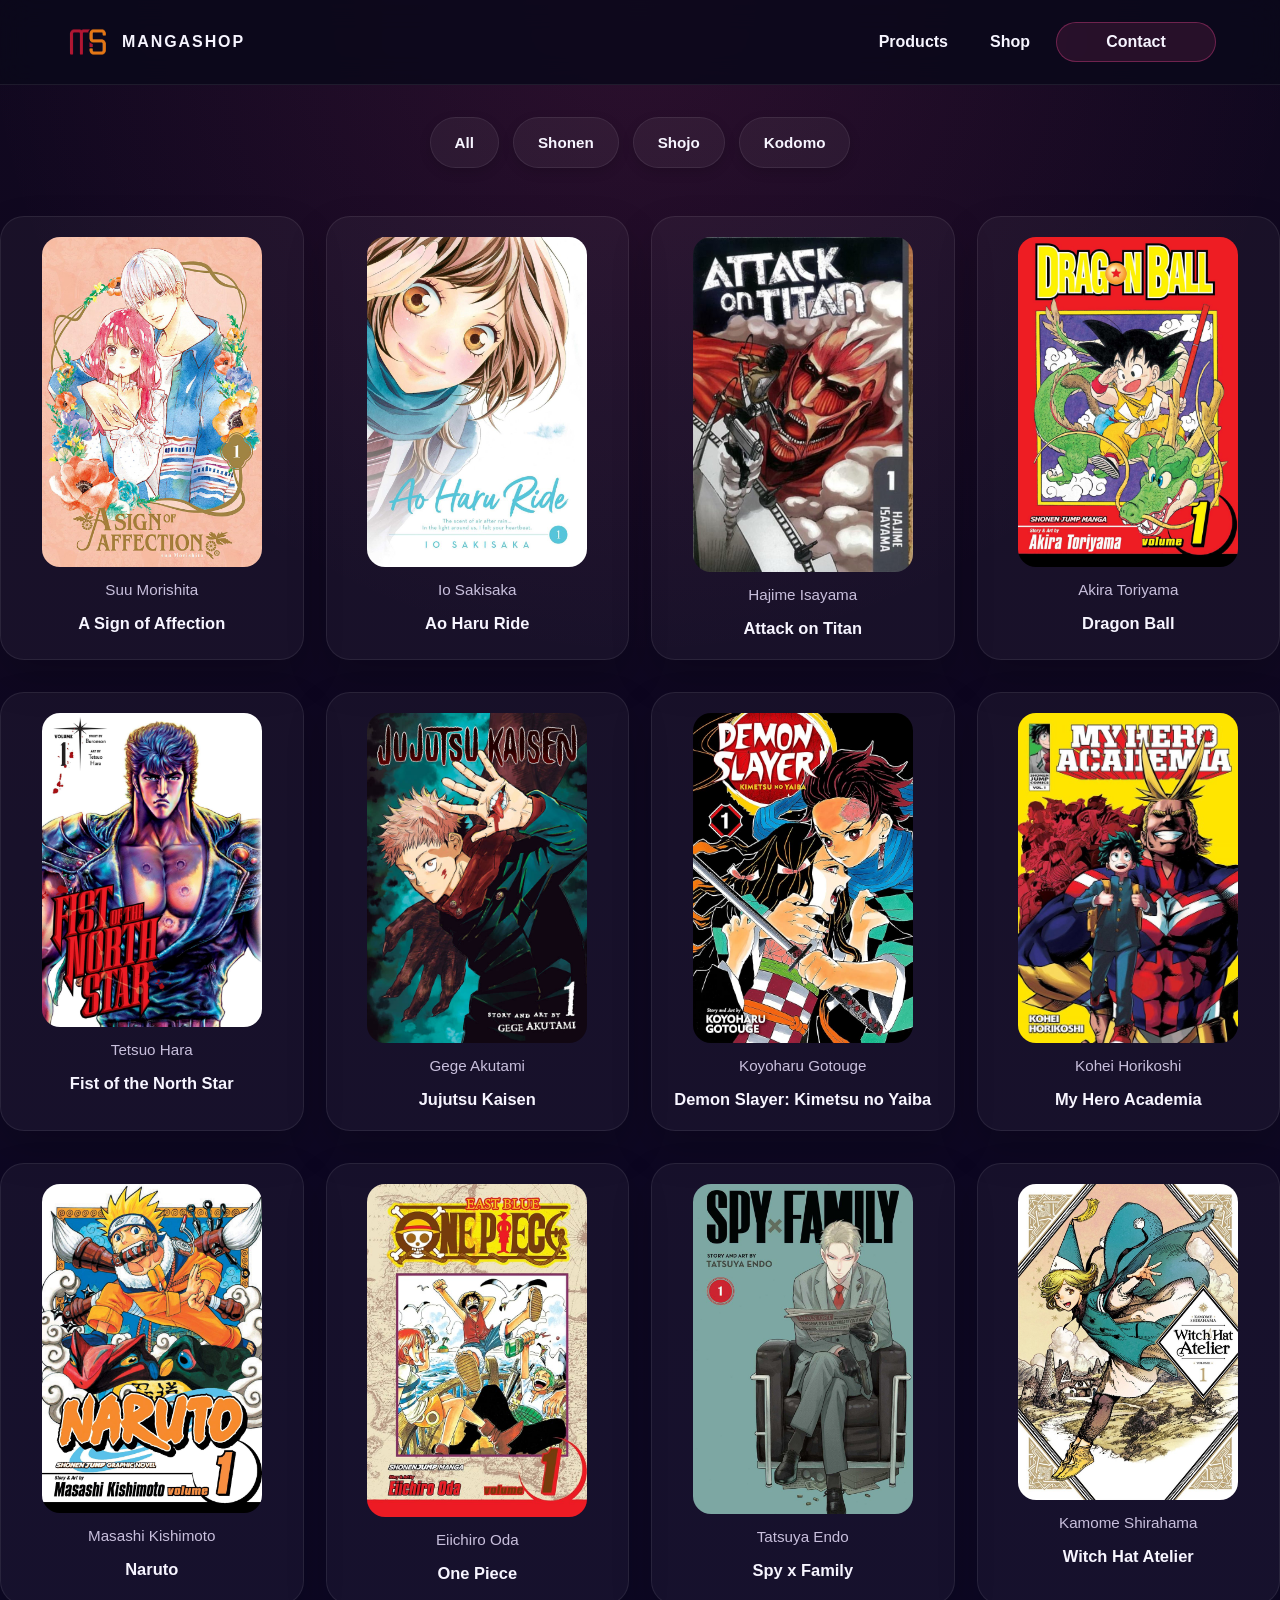
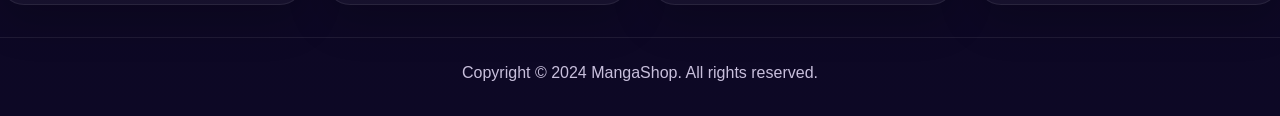
==== landingspagina/productenpagina/producten.html @ 7499fa24 "M3-BO Fourth Commit" ====
<!DOCTYPE html>
<html lang="en">

<head>
    <meta charset="UTF-8">
    <meta name="viewport" content="width=device-width, initial-scale=1.0">
    <title>MangaShop Products</title>
    <link rel="stylesheet" href="style.css">
    <script src="script.js" defer></script>
</head>

<body>

    <header>
        <div class="header-inner">
            <a class="brand" href="https://40747.hosts2.ma-cloud.nl/landingspagina/index.html">
                <img class="logo" src="img/logo.jpg" alt="MangaShop Logo">
                <span>MangaShop</span>
            </a>
            <nav class="main-nav">
                <a href="https://40747.hosts2.ma-cloud.nl/landingspagina/productenpagina/producten.html">Products</a>
                <a href="https://www.bol.com/nl/nl/l/manga/40615/?bltgh=0fac4a4b-5f70-40a9-822b-a4e626588866.ProductList_Top_quickCategories.40615.CategoryLink">Shop</a>
                <a class="btn btn-secondary" href="mailto:40747@ma-web.nl">Contact</a>
            </nav>
        </div>
    </header>

    <div class="filters">
        <button class="filter-btn" onclick="filterProducten('all', this)">All</button>
        <button class="filter-btn" onclick="filterProducten('shonen', this)">Shonen</button>
        <button class="filter-btn" onclick="filterProducten('shojo', this)">Shojo</button>
        <button class="filter-btn" onclick="filterProducten('kodomo', this)">Kodomo</button>
    </div>

    <section id="filtered-container" class="filtered-results" hidden>
        <h2 class="header">Filtered Results</h2>
        <ul id="filtered-products" class="products"></ul>
    </section>

    <section class="producten">
        <ul class="products">

            <li class="product shojo">
                <img class="product-img" src="img/asoaf.jpg" alt="asoaf"
                    onclick="window.location.href='https://www.bol.com/nl/nl/p/a-sign-of-affection-1/9300000006548693/?referrer=socialshare_pdp_www'">
                <div>Suu Morishita</div>
                <h4>A Sign of Affection</h4>
            </li>

            <li class="product shojo">
                <img class="product-img" src="img/ahr.jpg" alt="ahr"
                    onclick="window.location.href='https://www.bol.com/nl/nl/p/ao-haru-ride-vol-1/9200000092440856/?referrer=socialshare_pdp_www'">
                <div>Io Sakisaka</div>
                <h4>Ao Haru Ride</h4>
            </li>

            <li class="product shonen">
                <img class="product-img" src="img/aot.jpg" alt="aot"
                    onclick="window.location.href='https://www.bol.com/nl/nl/p/attack-on-titan-1/1001004011836911/?referrer=socialshare_pdp_www'">
                <div>Hajime Isayama</div>
                <h4>Attack on Titan</h4>
            </li>

            <li class="product kodomo">
                <img class="product-img" src="img/db.jpg" alt="db"
                    onclick="window.location.href='https://www.bol.com/nl/nl/p/dragon-ball-vol-1/1001004001897710/?referrer=socialshare_pdp_www'">
                <div>Akira Toriyama</div>
                <h4>Dragon Ball</h4>
            </li>
        </ul>

        <ul class="products">
            <li class="product shonen">
                <img class="product-img" src="img/fotns.jpg" alt="fotns"
                    onclick="window.location.href='https://www.bol.com/nl/nl/p/fist-of-the-north-star-fist-of-the-north-star-vol-1/9300000015161008/?referrer=socialshare_pdp_www'">
                <div>Tetsuo Hara</div>
                <h4>Fist of the North Star</h4>
            </li>

            <li class="product shonen">
                <img class="product-img" src="img/jjk.jpg" alt="jjk"
                    onclick="window.location.href='https://www.bol.com/nl/nl/p/jujutsu-kaisen-vol-1/9200000108419051/?referrer=socialshare_pdp_www'">
                <div>Gege Akutami</div>
                <h4>Jujutsu Kaisen</h4>
            </li>

            <li class="product shonen">
                <img class="product-img" src="img/kny.jpg" alt="kny"
                    onclick="window.location.href='https://www.bol.com/nl/nl/p/demon-slayer-kimetsu-no-yaiba-vol-1/9200000085118800/?referrer=socialshare_pdp_www'">
                <div>Koyoharu Gotouge</div>
                <h4>Demon Slayer: Kimetsu no Yaiba</h4>
            </li>

            <li class="product kodomo">
                <img class="product-img" src="img/mha.jpg" alt="mha"
                    onclick="window.location.href='https://www.bol.com/nl/nl/p/my-hero-academia-vol-1/9200000040412758/?referrer=socialshare_pdp_www'">
                <div>Kohei Horikoshi</div>
                <h4>My Hero Academia</h4>
            </li>
        </ul>

        <ul class="products">
            <li class="product kodomo">
                <img class="product-img" src="img/naruto.jpg" alt="naruto"
                    onclick="window.location.href='https://www.bol.com/nl/nl/p/naruto-vol-1/1001004002157082/?referrer=socialshare_pdp_www'">
                <div>Masashi Kishimoto</div>
                <h4>Naruto</h4>
            </li>

            <li class="product kodomo">
                <img class="product-img" src="img/op.jpg" alt="op"
                    onclick="window.location.href='https://www.bol.com/nl/nl/p/one-piece-vol-1/1001004001897706/?referrer=socialshare_pdp_www'">
                <div>Eiichiro Oda</div>
                <h4>One Piece</h4>
            </li>

            <li class="product shojo ">
                <img class="product-img" src="img/sxf.jpg" alt="sxf"
                    onclick="window.location.href='https://www.bol.com/nl/nl/p/spy-x-family-vol-1/9200000122646572/?referrer=socialshare_pdp_www'">
                <div>Tatsuya Endo</div>
                <h4>Spy x Family</h4>
            </li>

            <li class="product shojo">
                <img class="product-img" src="img/wha.jpg" alt="wha"
                    onclick="window.location.href='https://www.bol.com/nl/nl/p/witch-hat-atelier-1/9200000096418489/?referrer=socialshare_pdp_www'">
                <div>Kamome Shirahama</div>
                <h4>Witch Hat Atelier</h4>
            </li>
        </ul>

        <footer class="site-footer">
            <p>Copyright © 2024 MangaShop. All rights reserved.</p>
        </footer>

    </section>
</body>

</html>
---- landingspagina/productenpagina/style.css ----
:root {
    color-scheme: dark;
    --bg: #0d0825;
    --surface: rgba(18, 10, 39, 0.95);
    --surface-soft: rgba(29, 14, 82, 0.92);
    --accent: #f24892;
    --accent-strong: #be4fd3;
    --text: #f7f5ff;
    --muted: #c8bfdc;
    --border: rgba(255, 255, 255, 0.08);
    --shadow: 0 22px 48px rgba(0, 0, 0, 0.24);
}

* {
    margin: 0;
    padding: 0;
    box-sizing: border-box;
}

html {
    scroll-behavior: smooth;
}

body {
    width: 100%;
    min-height: 100vh;
    background: radial-gradient(circle at top, rgba(242, 72, 146, 0.12), transparent 36%),
        linear-gradient(180deg, #11081f 0%, #0d0825 100%);
    color: var(--text);
    font-family: 'Inter', 'Segoe UI', sans-serif;
}

header {
    position: sticky;
    top: 0;
    z-index: 20;
    background: rgba(11, 8, 27, 0.88);
    backdrop-filter: blur(14px);
    border-bottom: 1px solid var(--border);
}

.header-inner {
    max-width: 1200px;
    margin: 0 auto;
    padding: 18px 24px;
    display: flex;
    justify-content: space-between;
    align-items: center;
    gap: 16px;
}

.brand {
    display: inline-flex;
    align-items: center;
    gap: 10px;
    color: var(--text);
    text-decoration: none;
}

.brand span {
    font-size: 1rem;
    letter-spacing: 0.12em;
    text-transform: uppercase;
    font-weight: 700;
}

.logo {
    width: 48px;
    border-radius: 12px;
}

.main-nav {
    display: flex;
    flex-wrap: wrap;
    gap: 10px;
    align-items: center;
}

.main-nav a {
    display: inline-flex;
    align-items: center;
    justify-content: center;
    padding: 10px 16px;
    border-radius: 999px;
    color: var(--text);
    font-weight: 600;
    text-decoration: none;
}

.main-nav a:hover {
    background: rgba(255, 255, 255, 0.08);
    transform: translateY(-1px);
}

.main-nav .btn-secondary {
    border: 1px solid rgba(242, 72, 146, 0.35);
    background: rgba(242, 72, 146, 0.12);
}

.btn {
    display: inline-flex;
    align-items: center;
    justify-content: center;
    min-width: 160px;
    padding: 14px 26px;
    border-radius: 999px;
    font-weight: 700;
}

.btn:hover {
    transform: translateY(-2px);
    opacity: 0.95;
}

main {
    max-width: 1200px;
    margin: 0 auto;
    padding: 32px 24px 48px;
}

.page-intro {
    display: grid;
    gap: 14px;
    margin-bottom: 24px;
}

.page-intro .eyebrow,
.eyebrow {
    display: inline-flex;
    font-size: 0.82rem;
    font-weight: 700;
    letter-spacing: 0.22em;
    text-transform: uppercase;
    color: var(--accent);
}

.page-intro h1,
.hero h1 {
    font-size: clamp(2.5rem, 4vw, 3.4rem);
    line-height: 1.05;
    margin: 14px 0;
}

.page-intro p,
.hero p,
.section-heading p {
    color: var(--muted);
    max-width: 44rem;
    font-size: 1rem;
}

.filters {
    display: flex;
    gap: 14px;
    margin: 32px 0 24px;
    justify-content: center;
    flex-wrap: wrap;
}

.filters-panel {
    display: grid;
    grid-template-columns: repeat(auto-fit, minmax(150px, 1fr));
    gap: 14px;
    margin-bottom: 24px;
}

.filter-btn {
    padding: 16px 24px;
    border-radius: 999px;
    color: var(--text);
    background: rgba(255, 255, 255, 0.05);
    border: 1px solid rgba(255, 255, 255, 0.08);
    font-weight: 700;
    font-size: 0.95rem;
    transition: all 0.25s ease;
    box-shadow: 0 4px 12px rgba(0, 0, 0, 0.15);
    cursor: pointer;
    text-align: center;
}

.filter-btn:hover {
    background: rgba(242, 72, 146, 0.16);
    border-color: rgba(242, 72, 146, 0.35);
    transform: translateY(-2px);
    box-shadow: 0 8px 20px rgba(0, 0, 0, 0.2);
}

.filter-btn:active {
    transform: translateY(0);
    box-shadow: 0 2px 8px rgba(0, 0, 0, 0.15);
}

.filter-btn.active {
    background: var(--accent);
    border-color: var(--accent-strong);
    color: #fff;
    box-shadow: 0 6px 16px rgba(242, 72, 146, 0.3);
}

.filtered-results {
    width: 100%;
    padding: 26px 0;
    margin-bottom: 20px;
    margin-top: 48px;
}

.producten {
    margin-top: 48px;
}

.section-heading {
    margin-bottom: 18px;
}

.section-heading h2 {
    font-size: 1.9rem;
}

.products {
    display: grid;
    grid-template-columns: repeat(auto-fit, minmax(220px, 1fr));
    gap: 22px;
    margin-bottom: 32px;
}

.product {
    display: flex;
    flex-direction: column;
    align-items: center;
    gap: 14px;
    padding: 20px;
    background: rgba(255, 255, 255, 0.04);
    border: 1px solid rgba(255, 255, 255, 0.08);
    border-radius: 24px;
    box-shadow: 0 18px 40px rgba(0, 0, 0, 0.18);
    transition: transform 0.25s ease, border-color 0.25s ease, box-shadow 0.25s ease;
}

.product:hover {
    transform: translateY(-4px);
    border-color: rgba(242, 72, 146, 0.38);
    box-shadow: 0 22px 50px rgba(0, 0, 0, 0.22);
}

.product-img {
    width: 100%;
    max-width: 220px;
    border-radius: 18px;
    object-fit: cover;
}

.product div {
    color: var(--muted);
    font-size: 0.95rem;
}

.product h4 {
    text-align: center;
    font-size: 1.03rem;
    line-height: 1.35;
    margin: 0;
}

footer.site-footer {
    padding: 26px 24px 34px;
    text-align: center;
    color: var(--muted);
    border-top: 1px solid var(--border);
    display: flex;
    justify-content: center;
    align-items: center;
}

@media (max-width: 860px) {
    .header-inner {
        flex-direction: column;
        align-items: stretch;
    }
}

@media (max-width: 700px) {
    main {
        padding: 24px 18px 36px;
    }

    .page-intro h1,
    .hero h1 {
        font-size: 2.3rem;
    }
}
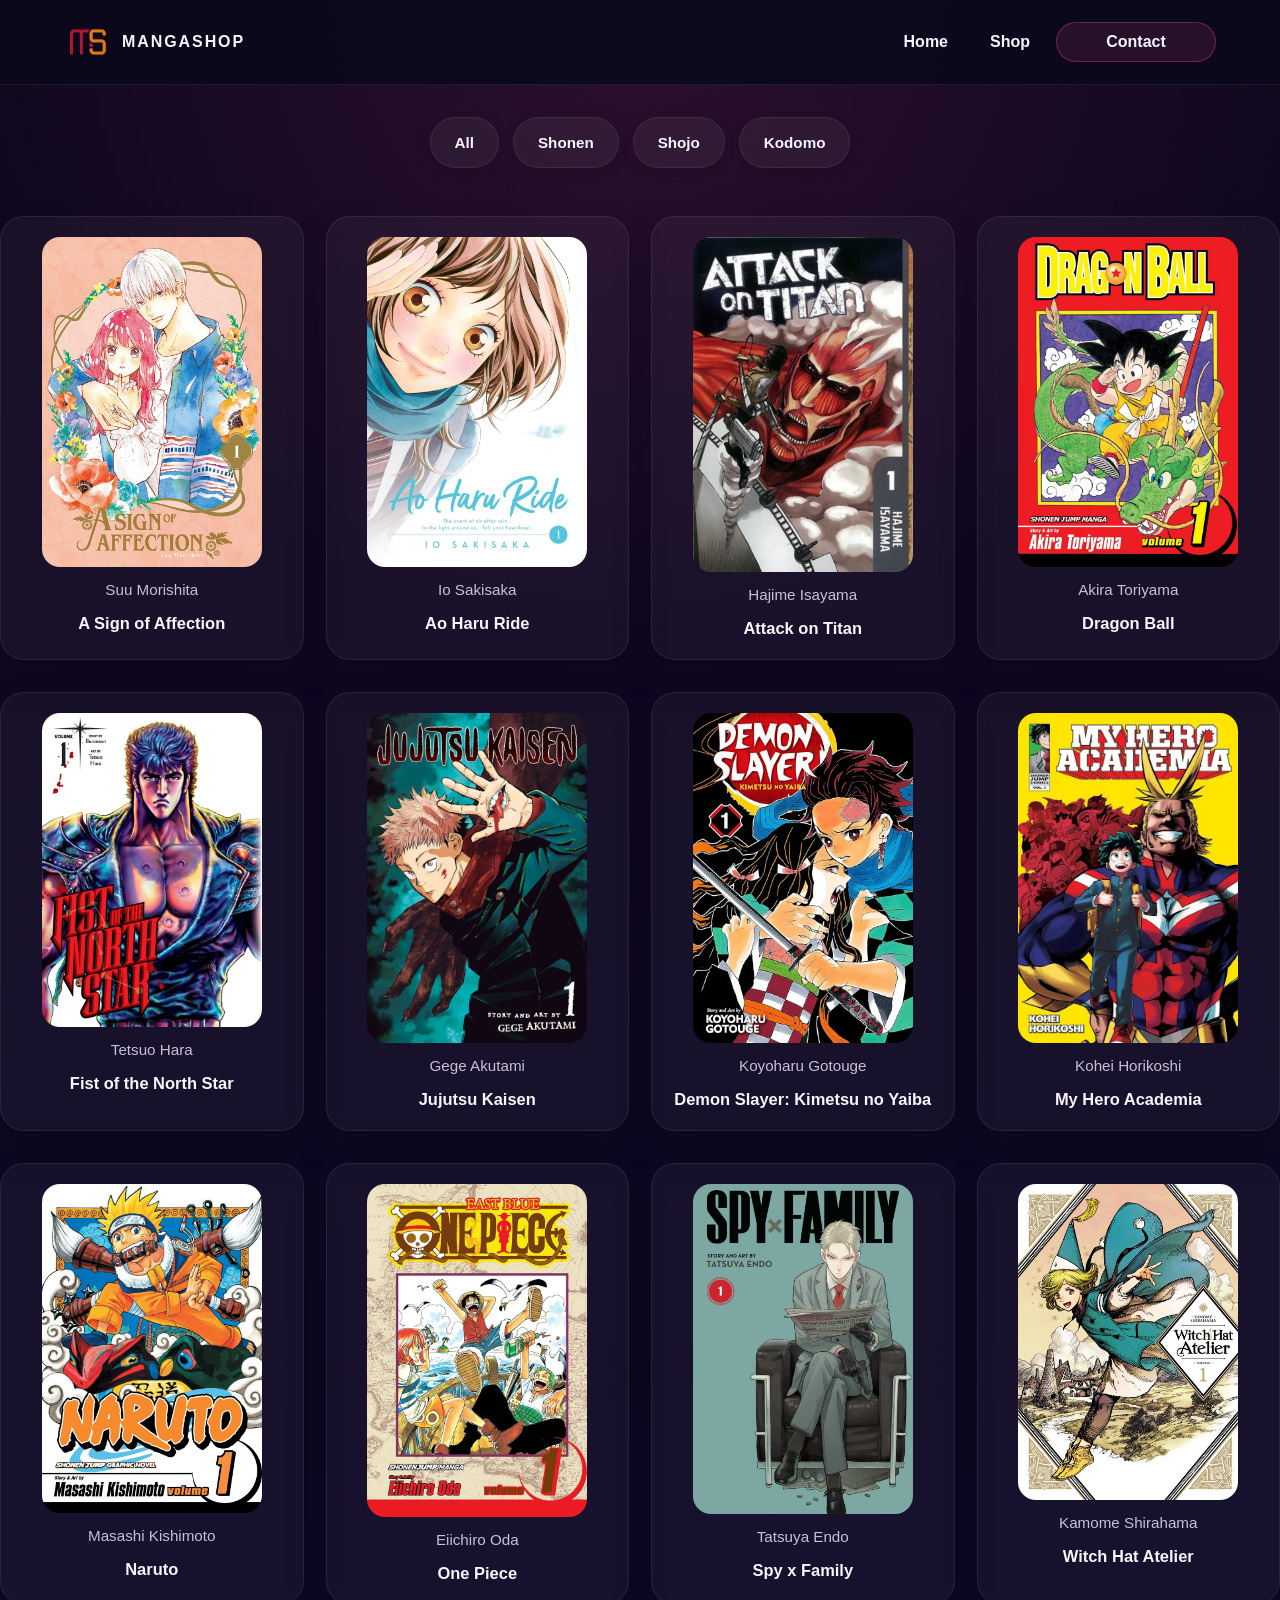
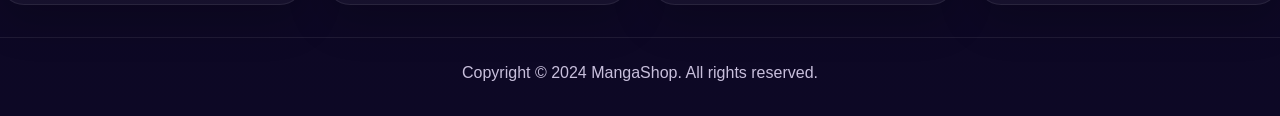
==== commit 4c9320f0: "M3-BO Fifth Commit" ====
--- a/landingspagina/productenpagina/producten.html
+++ b/landingspagina/productenpagina/producten.html
@@ -18,7 +18,7 @@
                 <span>MangaShop</span>
             </a>
             <nav class="main-nav">
-                <a href="https://40747.hosts2.ma-cloud.nl/landingspagina/productenpagina/producten.html">Products</a>
+                <a href="https://40747.hosts2.ma-cloud.nl/landingspagina/index.html">Home</a>
                 <a href="https://www.bol.com/nl/nl/l/manga/40615/?bltgh=0fac4a4b-5f70-40a9-822b-a4e626588866.ProductList_Top_quickCategories.40615.CategoryLink">Shop</a>
                 <a class="btn btn-secondary" href="mailto:40747@ma-web.nl">Contact</a>
             </nav>
